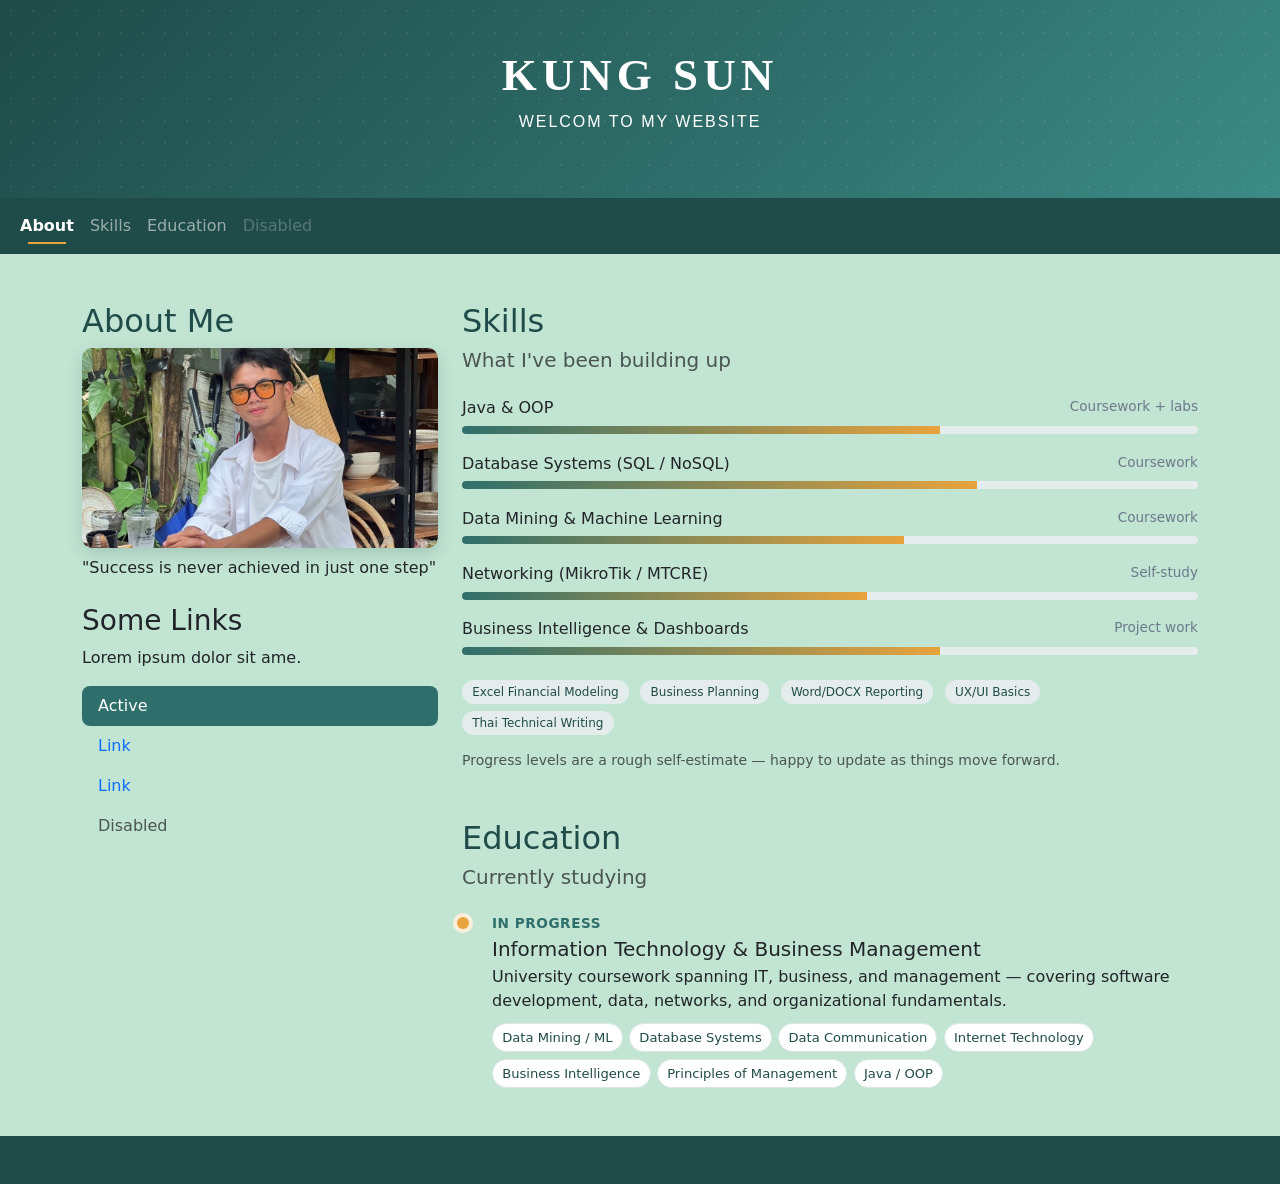
==== web.html @ 44e6c945 "Initial commit" ====
<!DOCTYPE html>
<html lang="en">

<head>
    <title>Bootstrap 5 Website Example</title>
    <meta charset="utf-8">
    <meta name="viewport" content="width=device-width, initial-scale=1">
    <link href="https://cdn.jsdelivr.net/npm/bootstrap@5.3.8/dist/css/bootstrap.min.css" rel="stylesheet">
    <!-- <script src="https://cdn.jsdelivr.net/npm/bootstrap@5.3.8/dist/js/bootstrap.bundle.min.js"></script> -->
    <style>
        :root {
            --primary: #2F6F6B;
            /* deep teal, replaces Bootstrap blue */
            --primary-dark: #1F4B48;
            --accent: #E8A33D;
            /* warm amber for highlights */
            --bg: #c2e4d3;
        }

        body {
            background: var(--bg);
        }

        /* ---------- Hero: gradient + subtle pattern instead of flat blue ---------- */
        .p-5.bg-primary {
            background: linear-gradient(135deg, var(--primary-dark) 0%, var(--primary) 60%, #3C8B85 100%) !important;
            position: relative;
            overflow: hidden;
        }

        .p-5.bg-primary::after {
            content: "";
            position: absolute;
            inset: 0;
            background-image: radial-gradient(rgba(255, 255, 255, 0.08) 1px, transparent 1px);
            background-size: 22px 22px;
            pointer-events: none;
        }

        .p-5.bg-primary h1 {
            position: relative;
            animation: fadeInUp 0.6s ease both;
        }

        .p-5.bg-primary p {
            position: relative;
            animation: fadeInUp 0.6s ease 0.15s both;
        }

        @keyframes fadeInUp {
            from {
                opacity: 0;
                transform: translateY(12px);
            }

            to {
                opacity: 1;
                transform: translateY(0);
            }
        }

        /* ---------- Navbar ---------- */
        .navbar.bg-dark {
            background: var(--primary-dark) !important;
        }

        .navbar-dark .navbar-nav .nav-link {
            position: relative;
            transition: color 0.2s ease;
        }

        .navbar-dark .navbar-nav .nav-link::after {
            content: "";
            position: absolute;
            left: 1rem;
            right: 1rem;
            bottom: 2px;
            height: 2px;
            background: var(--accent);
            transform: scaleX(0);
            transform-origin: left;
            transition: transform 0.25s ease;
        }

        .navbar-dark .navbar-nav .nav-link:hover::after,
        .navbar-dark .navbar-nav .nav-link.active::after {
            transform: scaleX(1);
        }

        .navbar-dark .navbar-nav .nav-link.active {
            color: #fff !important;
            font-weight: 600;
        }

        /* ---------- Sidebar pills ---------- */
        .nav-pills .nav-link {
            border-radius: 8px;
            transition: transform 0.15s ease, background 0.15s ease;
        }

        .nav-pills .nav-link:hover:not(.disabled) {
            background: #E4EDEC;
            transform: translateX(3px);
        }

        .nav-pills .nav-link.active {
            background: var(--primary) !important;
        }

        /* ---------- Fake image placeholders: gradient + hover lift ---------- */
        .fakeimg {
            height: 200px;
            width: 100%;
            object-fit: cover;
            background: linear-gradient(135deg, var(--primary) 0%, #6BA8A3 100%);
            color: #fff;
            display: flex;
            align-items: center;
            justify-content: center;
            font-weight: 600;
            letter-spacing: 0.03em;
            border-radius: 10px;
            box-shadow: 0 6px 16px rgba(31, 75, 72, 0.18);
            transition: transform 0.25s ease, box-shadow 0.25s ease;
        }

        .fakeimg:hover {
            transform: translateY(-4px);
            box-shadow: 0 12px 24px rgba(31, 75, 72, 0.25);
        }

        /* ---------- Content reveal-on-scroll ---------- */
        .reveal {
            opacity: 0;
            transform: translateY(16px);
            transition: opacity 0.5s ease, transform 0.5s ease;
        }

        .reveal.is-visible {
            opacity: 1;
            transform: translateY(0);
        }

        h2 {
            color: var(--primary-dark);
        }

        /* ---------- Skills section ---------- */
        .skill-row {
            margin-bottom: 1.1rem;
        }

        .skill-row .skill-label {
            display: flex;
            justify-content: space-between;
            font-weight: 500;
            margin-bottom: 0.35rem;
        }

        .skill-row .skill-label span:last-child {
            color: var(--muted, #6B7A8B);
            font-weight: 400;
            font-size: 0.85rem;
        }

        .progress {
            height: 8px;
            background: #E4EDEC;
            border-radius: 999px;
        }

        .progress-bar {
            background: linear-gradient(90deg, var(--primary) 0%, var(--accent) 100%);
        }

        .skill-badges .badge {
            background: #E4EDEC;
            color: var(--primary-dark);
            font-weight: 500;
            padding: 0.5em 0.85em;
            margin: 0 0.4rem 0.4rem 0;
            border-radius: 999px;
        }

        /* ---------- Education timeline ---------- */
        .timeline-item {
            position: relative;
            padding-left: 1.75rem;
            padding-bottom: 1.75rem;
            border-left: 2px solid #DCE7E5;
        }

        .timeline-item:last-child {
            border-left: 2px solid transparent;
            padding-bottom: 0;
        }

        .timeline-item::before {
            content: "";
            position: absolute;
            left: -7px;
            top: 4px;
            width: 12px;
            height: 12px;
            border-radius: 50%;
            background: var(--accent);
            box-shadow: 0 0 0 4px #FBEFDC;
        }

        .timeline-item .timeline-period {
            font-size: 0.85rem;
            color: var(--primary);
            font-weight: 600;
            text-transform: uppercase;
            letter-spacing: 0.04em;
        }

        .course-list {
            display: flex;
            flex-wrap: wrap;
            gap: 0.4rem;
            margin-top: 0.6rem;
        }

        .course-list span {
            background: #fff;
            border: 1px solid #DCE7E5;
            color: var(--primary-dark);
            font-size: 0.82rem;
            padding: 0.3em 0.7em;
            border-radius: 999px;
        }

        /* ---------- Footer ---------- */
        .bg-dark.text-white.text-center.mt-5 {
            background: var(--primary-dark) !important;
        }

        /* ---------- Back-to-top button ---------- */
        #backToTop {
            position: fixed;
            right: 20px;
            bottom: 20px;
            width: 44px;
            height: 44px;
            border-radius: 50%;
            background: var(--accent);
            color: #1F2937;
            border: none;
            display: none;
            align-items: center;
            justify-content: center;
            font-size: 1.1rem;
            box-shadow: 0 6px 16px rgba(0, 0, 0, 0.2);
            cursor: pointer;
            transition: transform 0.15s ease, opacity 0.2s ease;
        }

        #backToTop:hover {
            transform: translateY(-3px);
        }
    </style>
</head>

<body>
    <div class="p-5 bg-primary text-white text-center">
        <h1 style="font-size: 45px; font-family: Garamond; letter-spacing: 5px;"><b> KUNG SUN </b></h1>
        <p style="font-family: arial; letter-spacing: 2px;">WELCOM TO MY WEBSITE</p>
    </div>
    <nav class="navbar navbar-expand-sm bg-dark navbar-dark">
        <div class="container-fluid">
            <ul class="navbar-nav">
                <li class="nav-item">
                    <a class="nav-link active" href="#">About</a>
                </li>
                <li class="nav-item">
                    <a class="nav-link" href="#skills">Skills</a>
                </li>
                <li class="nav-item">
                    <a class="nav-link" href="#education">Education</a>
                </li>
                <li class="nav-item">
                    <a class="nav-link disabled" href="#">Disabled</a>
                </li>
            </ul>
        </div>
    </nav>
    <div class="container mt-5">
        <div class="row">
            <div class="col-sm-4 reveal">
                <h2>About Me</h2>
                <h5> <img src="img/image.png" alt="" class="fakeimg"></h5>
                <p>"Success is never achieved in just one step"</p>
                <h3 class="mt-4">Some Links</h3>
                <p>Lorem ipsum dolor sit ame.</p>
                <ul class="nav nav-pills flex-column">
                    <li class="nav-item">
                        <a class="nav-link active" href="#">Active</a>
                    </li>
                    <li class="nav-item">
                        <a class="nav-link" href="#">Link</a>
                    </li>
                    <li class="nav-item">
                        <a class="nav-link" href="#">Link</a>
                    </li>
                    <li class="nav-item">
                        <a class="nav-link disabled" href="#">Disabled</a>
                    </li>
                </ul>
                <hr class="d-sm-none">
            </div>
            <div class="col-sm-8">

                <!-- ---------- Skills ---------- -->
                <div class="reveal" id="skills">
                    <h2>Skills</h2>
                    <h5 class="text-muted mb-4">What I've been building up</h5>

                    <div class="skill-row">
                        <div class="skill-label">
                            <span>Java &amp; OOP</span><span>Coursework + labs</span>
                        </div>
                        <div class="progress">
                            <div class="progress-bar" style="width: 65%"></div>
                        </div>
                    </div>

                    <div class="skill-row">
                        <div class="skill-label">
                            <span>Database Systems (SQL / NoSQL)</span><span>Coursework</span>
                        </div>
                        <div class="progress">
                            <div class="progress-bar" style="width: 70%"></div>
                        </div>
                    </div>

                    <div class="skill-row">
                        <div class="skill-label">
                            <span>Data Mining &amp; Machine Learning</span><span>Coursework</span>
                        </div>
                        <div class="progress">
                            <div class="progress-bar" style="width: 60%"></div>
                        </div>
                    </div>

                    <div class="skill-row">
                        <div class="skill-label">
                            <span>Networking (MikroTik / MTCRE)</span><span>Self-study</span>
                        </div>
                        <div class="progress">
                            <div class="progress-bar" style="width: 55%"></div>
                        </div>
                    </div>

                    <div class="skill-row">
                        <div class="skill-label">
                            <span>Business Intelligence &amp; Dashboards</span><span>Project work</span>
                        </div>
                        <div class="progress">
                            <div class="progress-bar" style="width: 65%"></div>
                        </div>
                    </div>

                    <div class="skill-badges mt-4">
                        <span class="badge">Excel Financial Modeling</span>
                        <span class="badge">Business Planning</span>
                        <span class="badge">Word/DOCX Reporting</span>
                        <span class="badge">UX/UI Basics</span>
                        <span class="badge">Thai Technical Writing</span>
                    </div>
                    <p class="small text-muted mt-2">Progress levels are a rough self-estimate — happy to update as
                        things move forward.</p>
                </div>

                <!-- ---------- Education ---------- -->
                <div class="reveal mt-5" id="education">
                    <h2>Education</h2>
                    <h5 class="text-muted mb-4">Currently studying</h5>

                    <div class="timeline-item">
                        <div class="timeline-period">In progress</div>
                        <h5 class="mt-1 mb-1">Information Technology &amp; Business Management</h5>
                        <p class="mb-0">University coursework spanning IT, business, and management — covering
                            software development, data, networks, and organizational fundamentals.</p>
                        <div class="course-list">
                            <span>Data Mining / ML</span>
                            <span>Database Systems</span>
                            <span>Data Communication</span>
                            <span>Internet Technology</span>
                            <span>Business Intelligence</span>
                            <span>Principles of Management</span>
                            <span>Java / OOP</span>
                        </div>
                    </div>

                    <!-- <div class="timeline-item">
                        <div class="timeline-period">Self-directed</div>
                        <h5 class="mt-1 mb-1">Networking Certification Prep</h5>
                        <p class="mb-0">Studying toward the MikroTik Certified Routing Engineer (MTCRE) exam
                            alongside coursework.</p>
                    </div> -->
                </div>

            </div>
        </div>
    </div>
    <div class="mt-5 p-4 bg-dark text-white text-center">

    </div>

    <button id="backToTop" aria-label="Back to top">↑</button>

    <script>
        // Reveal sections as they scroll into view
        const revealEls = document.querySelectorAll('.reveal');
        const observer = new IntersectionObserver((entries) => {
            entries.forEach(entry => {
                if (entry.isIntersecting) {
                    entry.target.classList.add('is-visible');
                    observer.unobserve(entry.target);
                }
            });
        }, { threshold: 0.15 });
        revealEls.forEach(el => observer.observe(el));

        // Back-to-top button
        const backToTop = document.getElementById('backToTop');
        window.addEventListener('scroll', () => {
            backToTop.style.display = window.scrollY > 300 ? 'flex' : 'none';
        });
        backToTop.addEventListener('click', () => {
            window.scrollTo({ top: 0, behavior: 'smooth' });
        });
    </script>
</body>

</html>
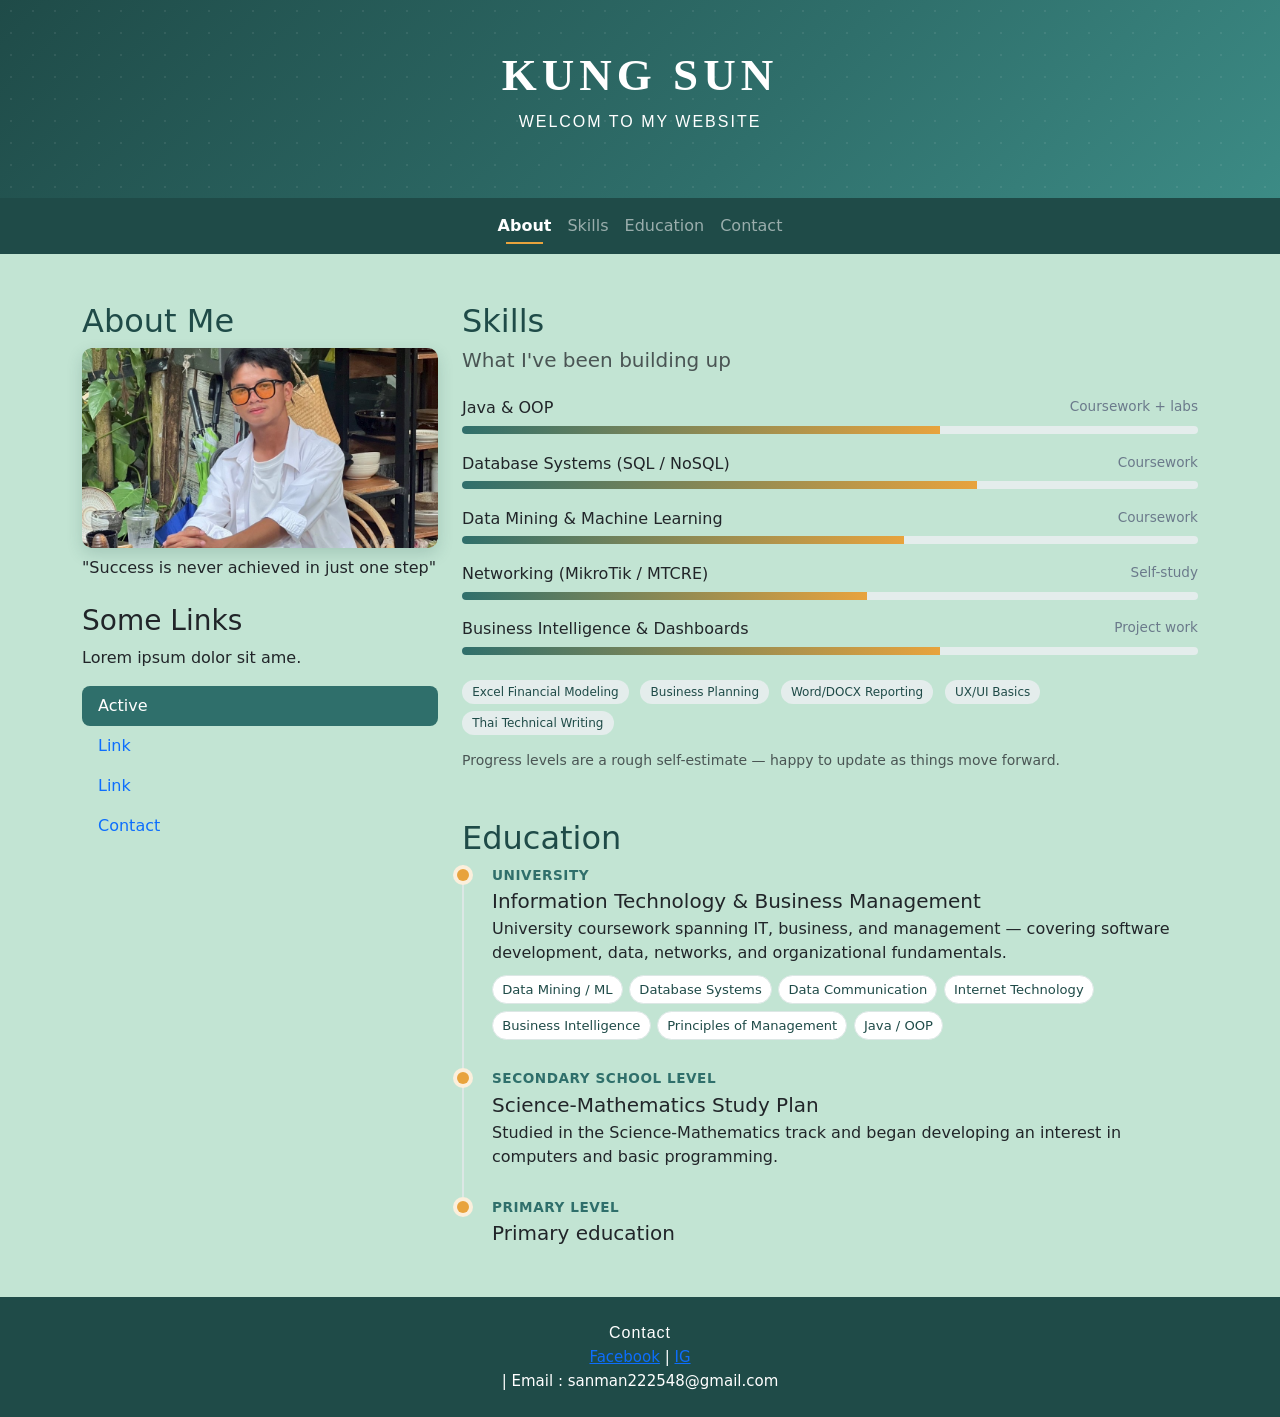
==== commit 970f46d1: "Add files via upload" ====
--- a/web.html
+++ b/web.html
@@ -1,437 +1,454 @@
-<!DOCTYPE html>
-<html lang="en">
-
-<head>
-    <title>Bootstrap 5 Website Example</title>
-    <meta charset="utf-8">
-    <meta name="viewport" content="width=device-width, initial-scale=1">
-    <link href="https://cdn.jsdelivr.net/npm/bootstrap@5.3.8/dist/css/bootstrap.min.css" rel="stylesheet">
-    <!-- <script src="https://cdn.jsdelivr.net/npm/bootstrap@5.3.8/dist/js/bootstrap.bundle.min.js"></script> -->
-    <style>
-        :root {
-            --primary: #2F6F6B;
-            /* deep teal, replaces Bootstrap blue */
-            --primary-dark: #1F4B48;
-            --accent: #E8A33D;
-            /* warm amber for highlights */
-            --bg: #c2e4d3;
-        }
-
-        body {
-            background: var(--bg);
-        }
-
-        /* ---------- Hero: gradient + subtle pattern instead of flat blue ---------- */
-        .p-5.bg-primary {
-            background: linear-gradient(135deg, var(--primary-dark) 0%, var(--primary) 60%, #3C8B85 100%) !important;
-            position: relative;
-            overflow: hidden;
-        }
-
-        .p-5.bg-primary::after {
-            content: "";
-            position: absolute;
-            inset: 0;
-            background-image: radial-gradient(rgba(255, 255, 255, 0.08) 1px, transparent 1px);
-            background-size: 22px 22px;
-            pointer-events: none;
-        }
-
-        .p-5.bg-primary h1 {
-            position: relative;
-            animation: fadeInUp 0.6s ease both;
-        }
-
-        .p-5.bg-primary p {
-            position: relative;
-            animation: fadeInUp 0.6s ease 0.15s both;
-        }
-
-        @keyframes fadeInUp {
-            from {
-                opacity: 0;
-                transform: translateY(12px);
-            }
-
-            to {
-                opacity: 1;
-                transform: translateY(0);
-            }
-        }
-
-        /* ---------- Navbar ---------- */
-        .navbar.bg-dark {
-            background: var(--primary-dark) !important;
-        }
-
-        .navbar-dark .navbar-nav .nav-link {
-            position: relative;
-            transition: color 0.2s ease;
-        }
-
-        .navbar-dark .navbar-nav .nav-link::after {
-            content: "";
-            position: absolute;
-            left: 1rem;
-            right: 1rem;
-            bottom: 2px;
-            height: 2px;
-            background: var(--accent);
-            transform: scaleX(0);
-            transform-origin: left;
-            transition: transform 0.25s ease;
-        }
-
-        .navbar-dark .navbar-nav .nav-link:hover::after,
-        .navbar-dark .navbar-nav .nav-link.active::after {
-            transform: scaleX(1);
-        }
-
-        .navbar-dark .navbar-nav .nav-link.active {
-            color: #fff !important;
-            font-weight: 600;
-        }
-
-        /* ---------- Sidebar pills ---------- */
-        .nav-pills .nav-link {
-            border-radius: 8px;
-            transition: transform 0.15s ease, background 0.15s ease;
-        }
-
-        .nav-pills .nav-link:hover:not(.disabled) {
-            background: #E4EDEC;
-            transform: translateX(3px);
-        }
-
-        .nav-pills .nav-link.active {
-            background: var(--primary) !important;
-        }
-
-        /* ---------- Fake image placeholders: gradient + hover lift ---------- */
-        .fakeimg {
-            height: 200px;
-            width: 100%;
-            object-fit: cover;
-            background: linear-gradient(135deg, var(--primary) 0%, #6BA8A3 100%);
-            color: #fff;
-            display: flex;
-            align-items: center;
-            justify-content: center;
-            font-weight: 600;
-            letter-spacing: 0.03em;
-            border-radius: 10px;
-            box-shadow: 0 6px 16px rgba(31, 75, 72, 0.18);
-            transition: transform 0.25s ease, box-shadow 0.25s ease;
-        }
-
-        .fakeimg:hover {
-            transform: translateY(-4px);
-            box-shadow: 0 12px 24px rgba(31, 75, 72, 0.25);
-        }
-
-        /* ---------- Content reveal-on-scroll ---------- */
-        .reveal {
-            opacity: 0;
-            transform: translateY(16px);
-            transition: opacity 0.5s ease, transform 0.5s ease;
-        }
-
-        .reveal.is-visible {
-            opacity: 1;
-            transform: translateY(0);
-        }
-
-        h2 {
-            color: var(--primary-dark);
-        }
-
-        /* ---------- Skills section ---------- */
-        .skill-row {
-            margin-bottom: 1.1rem;
-        }
-
-        .skill-row .skill-label {
-            display: flex;
-            justify-content: space-between;
-            font-weight: 500;
-            margin-bottom: 0.35rem;
-        }
-
-        .skill-row .skill-label span:last-child {
-            color: var(--muted, #6B7A8B);
-            font-weight: 400;
-            font-size: 0.85rem;
-        }
-
-        .progress {
-            height: 8px;
-            background: #E4EDEC;
-            border-radius: 999px;
-        }
-
-        .progress-bar {
-            background: linear-gradient(90deg, var(--primary) 0%, var(--accent) 100%);
-        }
-
-        .skill-badges .badge {
-            background: #E4EDEC;
-            color: var(--primary-dark);
-            font-weight: 500;
-            padding: 0.5em 0.85em;
-            margin: 0 0.4rem 0.4rem 0;
-            border-radius: 999px;
-        }
-
-        /* ---------- Education timeline ---------- */
-        .timeline-item {
-            position: relative;
-            padding-left: 1.75rem;
-            padding-bottom: 1.75rem;
-            border-left: 2px solid #DCE7E5;
-        }
-
-        .timeline-item:last-child {
-            border-left: 2px solid transparent;
-            padding-bottom: 0;
-        }
-
-        .timeline-item::before {
-            content: "";
-            position: absolute;
-            left: -7px;
-            top: 4px;
-            width: 12px;
-            height: 12px;
-            border-radius: 50%;
-            background: var(--accent);
-            box-shadow: 0 0 0 4px #FBEFDC;
-        }
-
-        .timeline-item .timeline-period {
-            font-size: 0.85rem;
-            color: var(--primary);
-            font-weight: 600;
-            text-transform: uppercase;
-            letter-spacing: 0.04em;
-        }
-
-        .course-list {
-            display: flex;
-            flex-wrap: wrap;
-            gap: 0.4rem;
-            margin-top: 0.6rem;
-        }
-
-        .course-list span {
-            background: #fff;
-            border: 1px solid #DCE7E5;
-            color: var(--primary-dark);
-            font-size: 0.82rem;
-            padding: 0.3em 0.7em;
-            border-radius: 999px;
-        }
-
-        /* ---------- Footer ---------- */
-        .bg-dark.text-white.text-center.mt-5 {
-            background: var(--primary-dark) !important;
-        }
-
-        /* ---------- Back-to-top button ---------- */
-        #backToTop {
-            position: fixed;
-            right: 20px;
-            bottom: 20px;
-            width: 44px;
-            height: 44px;
-            border-radius: 50%;
-            background: var(--accent);
-            color: #1F2937;
-            border: none;
-            display: none;
-            align-items: center;
-            justify-content: center;
-            font-size: 1.1rem;
-            box-shadow: 0 6px 16px rgba(0, 0, 0, 0.2);
-            cursor: pointer;
-            transition: transform 0.15s ease, opacity 0.2s ease;
-        }
-
-        #backToTop:hover {
-            transform: translateY(-3px);
-        }
-    </style>
-</head>
-
-<body>
-    <div class="p-5 bg-primary text-white text-center">
-        <h1 style="font-size: 45px; font-family: Garamond; letter-spacing: 5px;"><b> KUNG SUN </b></h1>
-        <p style="font-family: arial; letter-spacing: 2px;">WELCOM TO MY WEBSITE</p>
-    </div>
-    <nav class="navbar navbar-expand-sm bg-dark navbar-dark">
-        <div class="container-fluid">
-            <ul class="navbar-nav">
-                <li class="nav-item">
-                    <a class="nav-link active" href="#">About</a>
-                </li>
-                <li class="nav-item">
-                    <a class="nav-link" href="#skills">Skills</a>
-                </li>
-                <li class="nav-item">
-                    <a class="nav-link" href="#education">Education</a>
-                </li>
-                <li class="nav-item">
-                    <a class="nav-link disabled" href="#">Disabled</a>
-                </li>
-            </ul>
-        </div>
-    </nav>
-    <div class="container mt-5">
-        <div class="row">
-            <div class="col-sm-4 reveal">
-                <h2>About Me</h2>
-                <h5> <img src="img/image.png" alt="" class="fakeimg"></h5>
-                <p>"Success is never achieved in just one step"</p>
-                <h3 class="mt-4">Some Links</h3>
-                <p>Lorem ipsum dolor sit ame.</p>
-                <ul class="nav nav-pills flex-column">
-                    <li class="nav-item">
-                        <a class="nav-link active" href="#">Active</a>
-                    </li>
-                    <li class="nav-item">
-                        <a class="nav-link" href="#">Link</a>
-                    </li>
-                    <li class="nav-item">
-                        <a class="nav-link" href="#">Link</a>
-                    </li>
-                    <li class="nav-item">
-                        <a class="nav-link disabled" href="#">Disabled</a>
-                    </li>
-                </ul>
-                <hr class="d-sm-none">
-            </div>
-            <div class="col-sm-8">
-
-                <!-- ---------- Skills ---------- -->
-                <div class="reveal" id="skills">
-                    <h2>Skills</h2>
-                    <h5 class="text-muted mb-4">What I've been building up</h5>
-
-                    <div class="skill-row">
-                        <div class="skill-label">
-                            <span>Java &amp; OOP</span><span>Coursework + labs</span>
-                        </div>
-                        <div class="progress">
-                            <div class="progress-bar" style="width: 65%"></div>
-                        </div>
-                    </div>
-
-                    <div class="skill-row">
-                        <div class="skill-label">
-                            <span>Database Systems (SQL / NoSQL)</span><span>Coursework</span>
-                        </div>
-                        <div class="progress">
-                            <div class="progress-bar" style="width: 70%"></div>
-                        </div>
-                    </div>
-
-                    <div class="skill-row">
-                        <div class="skill-label">
-                            <span>Data Mining &amp; Machine Learning</span><span>Coursework</span>
-                        </div>
-                        <div class="progress">
-                            <div class="progress-bar" style="width: 60%"></div>
-                        </div>
-                    </div>
-
-                    <div class="skill-row">
-                        <div class="skill-label">
-                            <span>Networking (MikroTik / MTCRE)</span><span>Self-study</span>
-                        </div>
-                        <div class="progress">
-                            <div class="progress-bar" style="width: 55%"></div>
-                        </div>
-                    </div>
-
-                    <div class="skill-row">
-                        <div class="skill-label">
-                            <span>Business Intelligence &amp; Dashboards</span><span>Project work</span>
-                        </div>
-                        <div class="progress">
-                            <div class="progress-bar" style="width: 65%"></div>
-                        </div>
-                    </div>
-
-                    <div class="skill-badges mt-4">
-                        <span class="badge">Excel Financial Modeling</span>
-                        <span class="badge">Business Planning</span>
-                        <span class="badge">Word/DOCX Reporting</span>
-                        <span class="badge">UX/UI Basics</span>
-                        <span class="badge">Thai Technical Writing</span>
-                    </div>
-                    <p class="small text-muted mt-2">Progress levels are a rough self-estimate — happy to update as
-                        things move forward.</p>
-                </div>
-
-                <!-- ---------- Education ---------- -->
-                <div class="reveal mt-5" id="education">
-                    <h2>Education</h2>
-                    <h5 class="text-muted mb-4">Currently studying</h5>
-
-                    <div class="timeline-item">
-                        <div class="timeline-period">In progress</div>
-                        <h5 class="mt-1 mb-1">Information Technology &amp; Business Management</h5>
-                        <p class="mb-0">University coursework spanning IT, business, and management — covering
-                            software development, data, networks, and organizational fundamentals.</p>
-                        <div class="course-list">
-                            <span>Data Mining / ML</span>
-                            <span>Database Systems</span>
-                            <span>Data Communication</span>
-                            <span>Internet Technology</span>
-                            <span>Business Intelligence</span>
-                            <span>Principles of Management</span>
-                            <span>Java / OOP</span>
-                        </div>
-                    </div>
-
-                    <!-- <div class="timeline-item">
-                        <div class="timeline-period">Self-directed</div>
-                        <h5 class="mt-1 mb-1">Networking Certification Prep</h5>
-                        <p class="mb-0">Studying toward the MikroTik Certified Routing Engineer (MTCRE) exam
-                            alongside coursework.</p>
-                    </div> -->
-                </div>
-
-            </div>
-        </div>
-    </div>
-    <div class="mt-5 p-4 bg-dark text-white text-center">
-
-    </div>
-
-    <button id="backToTop" aria-label="Back to top">↑</button>
-
-    <script>
-        // Reveal sections as they scroll into view
-        const revealEls = document.querySelectorAll('.reveal');
-        const observer = new IntersectionObserver((entries) => {
-            entries.forEach(entry => {
-                if (entry.isIntersecting) {
-                    entry.target.classList.add('is-visible');
-                    observer.unobserve(entry.target);
-                }
-            });
-        }, { threshold: 0.15 });
-        revealEls.forEach(el => observer.observe(el));
-
-        // Back-to-top button
-        const backToTop = document.getElementById('backToTop');
-        window.addEventListener('scroll', () => {
-            backToTop.style.display = window.scrollY > 300 ? 'flex' : 'none';
-        });
-        backToTop.addEventListener('click', () => {
-            window.scrollTo({ top: 0, behavior: 'smooth' });
-        });
-    </script>
-</body>
-
+<!DOCTYPE html>
+<html lang="en">
+
+<head>
+    <title>Bootstrap 5 Website</title>
+    <meta charset="utf-8">
+    <meta name="viewport" content="width=device-width, initial-scale=1">
+    <link href="https://cdn.jsdelivr.net/npm/bootstrap@5.3.8/dist/css/bootstrap.min.css" rel="stylesheet">
+    <!-- <script src="https://cdn.jsdelivr.net/npm/bootstrap@5.3.8/dist/js/bootstrap.bundle.min.js"></script> -->
+    <style>
+        :root {
+            --primary: #2F6F6B;
+            /* deep teal, replaces Bootstrap blue */
+            --primary-dark: #1F4B48;
+            --accent: #E8A33D;
+            /* warm amber for highlights */
+            --bg: #c2e4d3;
+        }
+
+        body {
+            background: var(--bg);
+        }
+
+        /* ---------- Hero: gradient + subtle pattern instead of flat blue ---------- */
+        .p-5.bg-primary {
+            background: linear-gradient(135deg, var(--primary-dark) 0%, var(--primary) 60%, #3C8B85 100%) !important;
+            position: relative;
+            overflow: hidden;
+        }
+
+        .p-5.bg-primary::after {
+            content: "";
+            position: absolute;
+            inset: 0;
+            background-image: radial-gradient(rgba(255, 255, 255, 0.08) 1px, transparent 1px);
+            background-size: 22px 22px;
+            pointer-events: none;
+        }
+
+        .p-5.bg-primary h1 {
+            position: relative;
+            animation: fadeInUp 0.6s ease both;
+        }
+
+        .p-5.bg-primary p {
+            position: relative;
+            animation: fadeInUp 0.6s ease 0.15s both;
+        }
+
+        @keyframes fadeInUp {
+            from {
+                opacity: 0;
+                transform: translateY(12px);
+            }
+
+            to {
+                opacity: 1;
+                transform: translateY(0);
+            }
+        }
+
+        /* ---------- Navbar ---------- */
+        .navbar.bg-dark {
+            background: var(--primary-dark) !important;
+        }
+
+        .navbar-dark .navbar-nav .nav-link {
+            position: relative;
+            transition: color 0.2s ease;
+        }
+
+        .navbar-dark .navbar-nav .nav-link::after {
+            content: "";
+            position: absolute;
+            left: 1rem;
+            right: 1rem;
+            bottom: 2px;
+            height: 2px;
+            background: var(--accent);
+            transform: scaleX(0);
+            transform-origin: left;
+            transition: transform 0.25s ease;
+        }
+
+        .navbar-dark .navbar-nav .nav-link:hover::after,
+        .navbar-dark .navbar-nav .nav-link.active::after {
+            transform: scaleX(1);
+        }
+
+        .navbar-dark .navbar-nav .nav-link.active {
+            color: #fff !important;
+            font-weight: 600;
+        }
+
+        /* ---------- Sidebar pills ---------- */
+        .nav-pills .nav-link {
+            border-radius: 8px;
+            transition: transform 0.15s ease, background 0.15s ease;
+        }
+
+        .nav-pills .nav-link:hover:not(.disabled) {
+            background: #E4EDEC;
+            transform: translateX(3px);
+        }
+
+        .nav-pills .nav-link.active {
+            background: var(--primary) !important;
+        }
+
+        /* ---------- Fake image placeholders: gradient + hover lift ---------- */
+        .fakeimg {
+            height: 200px;
+            width: 100%;
+            object-fit: cover;
+            background: linear-gradient(135deg, var(--primary) 0%, #6BA8A3 100%);
+            color: #fff;
+            display: flex;
+            align-items: center;
+            justify-content: center;
+            font-weight: 600;
+            letter-spacing: 0.03em;
+            border-radius: 10px;
+            box-shadow: 0 6px 16px rgba(31, 75, 72, 0.18);
+            transition: transform 0.25s ease, box-shadow 0.25s ease;
+        }
+
+        .fakeimg:hover {
+            transform: translateY(-4px);
+            box-shadow: 0 12px 24px rgba(31, 75, 72, 0.25);
+        }
+
+        /* ---------- Content reveal-on-scroll ---------- */
+        .reveal {
+            opacity: 0;
+            transform: translateY(16px);
+            transition: opacity 0.5s ease, transform 0.5s ease;
+        }
+
+        .reveal.is-visible {
+            opacity: 1;
+            transform: translateY(0);
+        }
+
+        h2 {
+            color: var(--primary-dark);
+        }
+
+        /* ---------- Skills section ---------- */
+        .skill-row {
+            margin-bottom: 1.1rem;
+        }
+
+        .skill-row .skill-label {
+            display: flex;
+            justify-content: space-between;
+            font-weight: 500;
+            margin-bottom: 0.35rem;
+        }
+
+        .skill-row .skill-label span:last-child {
+            color: var(--muted, #6B7A8B);
+            font-weight: 400;
+            font-size: 0.85rem;
+        }
+
+        .progress {
+            height: 8px;
+            background: #E4EDEC;
+            border-radius: 999px;
+        }
+
+        .progress-bar {
+            background: linear-gradient(90deg, var(--primary) 0%, var(--accent) 100%);
+        }
+
+        .skill-badges .badge {
+            background: #E4EDEC;
+            color: var(--primary-dark);
+            font-weight: 500;
+            padding: 0.5em 0.85em;
+            margin: 0 0.4rem 0.4rem 0;
+            border-radius: 999px;
+        }
+
+        /* ---------- Education timeline ---------- */
+        .timeline-item {
+            position: relative;
+            padding-left: 1.75rem;
+            padding-bottom: 1.75rem;
+            border-left: 2px solid #DCE7E5;
+        }
+
+        .timeline-item:last-child {
+            border-left: 2px solid transparent;
+            padding-bottom: 0;
+        }
+
+        .timeline-item::before {
+            content: "";
+            position: absolute;
+            left: -7px;
+            top: 4px;
+            width: 12px;
+            height: 12px;
+            border-radius: 50%;
+            background: var(--accent);
+            box-shadow: 0 0 0 4px #FBEFDC;
+        }
+
+        .timeline-item .timeline-period {
+            font-size: 0.85rem;
+            color: var(--primary);
+            font-weight: 600;
+            text-transform: uppercase;
+            letter-spacing: 0.04em;
+        }
+
+        .course-list {
+            display: flex;
+            flex-wrap: wrap;
+            gap: 0.4rem;
+            margin-top: 0.6rem;
+        }
+
+        .course-list span {
+            background: #fff;
+            border: 1px solid #DCE7E5;
+            color: var(--primary-dark);
+            font-size: 0.82rem;
+            padding: 0.3em 0.7em;
+            border-radius: 999px;
+        }
+
+
+
+        /* ---------- Footer ---------- */
+        .bg-dark.text-white.text-center.mt-5 {
+            background: var(--primary-dark) !important;
+        }
+
+        /* ---------- Back-to-top button ---------- */
+        #backToTop {
+            position: fixed;
+            right: 20px;
+            bottom: 20px;
+            width: 44px;
+            height: 44px;
+            border-radius: 50%;
+            background: var(--accent);
+            color: #1F2937;
+            border: none;
+            display: none;
+            align-items: center;
+            justify-content: center;
+            font-size: 1.1rem;
+            box-shadow: 0 6px 16px rgba(0, 0, 0, 0.2);
+            cursor: pointer;
+            transition: transform 0.15s ease, opacity 0.2s ease;
+        }
+
+        #backToTop:hover {
+            transform: translateY(-3px);
+        }
+    </style>
+</head>
+
+<body>
+    <div class="p-5 bg-primary text-white text-center">
+        <h1 style="font-size: 45px; font-family: Garamond; letter-spacing: 5px;"><b> KUNG SUN </b></h1>
+        <p style="font-family: arial; letter-spacing: 2px;">WELCOM TO MY WEBSITE</p>
+    </div>
+    <nav class="navbar navbar-expand-sm bg-dark navbar-dark">
+        <div class="container-fluid justify-content-center">
+            <ul class="navbar-nav">
+                <li class="nav-item">
+                    <a class="nav-link active" href="#">About</a>
+                </li>
+                <li class="nav-item">
+                    <a class="nav-link" href="#skills">Skills</a>
+                </li>
+                <li class="nav-item">
+                    <a class="nav-link" href="#education">Education</a>
+                </li>
+                <li class="nav-item">
+                    <a class="nav-link" href="#Contact">Contact</a>
+                </li>
+            </ul>
+        </div>
+    </nav>
+    <div class="container mt-5">
+        <div class="row">
+            <div class="col-sm-4 reveal">
+                <h2>About Me</h2>
+                <h5> <img src="img/image.png" alt="" class="fakeimg"></h5>
+                <p>"Success is never achieved in just one step"</p>
+                <h3 class="mt-4">Some Links</h3>
+                <p>Lorem ipsum dolor sit ame.</p>
+                <ul class="nav nav-pills flex-column">
+                    <li class="nav-item">
+                        <a class="nav-link active" href="#">Active</a>
+                    </li>
+                    <li class="nav-item">
+                        <a class="nav-link" href="#">Link</a>
+                    </li>
+                    <li class="nav-item">
+                        <a class="nav-link" href="#">Link</a>
+                    </li>
+                    <li class="nav-item">
+                        <a class="nav-link" href="#">Contact</a>
+                    </li>
+                </ul>
+                <hr class="d-sm-none">
+            </div>
+            <div class="col-sm-8">
+
+                <!-- ---------- Skills ---------- -->
+                <div class="reveal" id="skills">
+                    <h2>Skills</h2>
+                    <h5 class="text-muted mb-4">What I've been building up</h5>
+
+                    <div class="skill-row">
+                        <div class="skill-label">
+                            <span>Java &amp; OOP</span><span>Coursework + labs</span>
+                        </div>
+                        <div class="progress">
+                            <div class="progress-bar" style="width: 65%"></div>
+                        </div>
+                    </div>
+
+                    <div class="skill-row">
+                        <div class="skill-label">
+                            <span>Database Systems (SQL / NoSQL)</span><span>Coursework</span>
+                        </div>
+                        <div class="progress">
+                            <div class="progress-bar" style="width: 70%"></div>
+                        </div>
+                    </div>
+
+                    <div class="skill-row">
+                        <div class="skill-label">
+                            <span>Data Mining &amp; Machine Learning</span><span>Coursework</span>
+                        </div>
+                        <div class="progress">
+                            <div class="progress-bar" style="width: 60%"></div>
+                        </div>
+                    </div>
+
+                    <div class="skill-row">
+                        <div class="skill-label">
+                            <span>Networking (MikroTik / MTCRE)</span><span>Self-study</span>
+                        </div>
+                        <div class="progress">
+                            <div class="progress-bar" style="width: 55%"></div>
+                        </div>
+                    </div>
+
+                    <div class="skill-row">
+                        <div class="skill-label">
+                            <span>Business Intelligence &amp; Dashboards</span><span>Project work</span>
+                        </div>
+                        <div class="progress">
+                            <div class="progress-bar" style="width: 65%"></div>
+                        </div>
+                    </div>
+
+                    <div class="skill-badges mt-4">
+                        <span class="badge">Excel Financial Modeling</span>
+                        <span class="badge">Business Planning</span>
+                        <span class="badge">Word/DOCX Reporting</span>
+                        <span class="badge">UX/UI Basics</span>
+                        <span class="badge">Thai Technical Writing</span>
+                    </div>
+                    <p class="small text-muted mt-2">Progress levels are a rough self-estimate — happy to update as
+                        things move forward.</p>
+                </div>
+
+                <!-- ---------- Education ---------- -->
+                <div class="reveal mt-5" id="education">
+                    <h2>Education</h2>
+                    <!-- <h5 class="text-muted mb-4">Currently studying</h5> -->
+
+                    <div class="timeline-item">
+                        <div class="timeline-period">University</div>
+                        <h5 class="mt-1 mb-1">Information Technology &amp; Business Management</h5>
+                        <p class="mb-0">University coursework spanning IT, business, and management — covering
+                            software development, data, networks, and organizational fundamentals.</p>
+                        <div class="course-list">
+                            <span>Data Mining / ML</span>
+                            <span>Database Systems</span>
+                            <span>Data Communication</span>
+                            <span>Internet Technology</span>
+                            <span>Business Intelligence</span>
+                            <span>Principles of Management</span>
+                            <span>Java / OOP</span>
+                        </div>
+                    </div>
+
+                    <div class="timeline-item">
+                        <div class="timeline-period">Secondary school level</div>
+                        <h5 class="mt-1 mb-1">Science-Mathematics Study Plan</h5>
+                        <p class="mb-0">Studied in the Science-Mathematics track and 
+                            began developing an interest in computers and basic programming.</p>
+                    </div>
+
+                    <div class="timeline-item">
+                        <div class="timeline-period">Primary Level</div>
+                        <h5 class="mt-1 mb-1">Primary education</h5>
+                        <!-- <p class="mb-0">Studying toward the MikroTik Certified Routing Engineer (MTCRE) exam
+                            alongside coursework.</p> -->
+                    </div>
+                </div>
+
+            </div>
+        </div>
+    </div>
+    <div class="reveal mt-5 p-4 bg-dark text-white text-center" id="Contact">
+        <font style="font-family:arial; letter-spacing: 1px;">
+            Contact
+        </font>
+        <br>
+        <font style="font-size: 15px;">
+            <a href="https://www.facebook.com/salman.pornmad.3">Facebook</a> |
+            <a href="https://www.instagram.com/s.suxn_/">IG</a><br> |
+            <a>Email : sanman222548@gmail.com</a>
+        </font>
+    </div>
+
+    <button id="backToTop" aria-label="Back to top">↑</button>
+
+    <script>
+        // Reveal sections as they scroll into view
+        const revealEls = document.querySelectorAll('.reveal');
+        const observer = new IntersectionObserver((entries) => {
+            entries.forEach(entry => {
+                if (entry.isIntersecting) {
+                    entry.target.classList.add('is-visible');
+                    observer.unobserve(entry.target);
+                }
+            });
+        }, { threshold: 0.15 });
+        revealEls.forEach(el => observer.observe(el));
+
+        // Back-to-top button
+        const backToTop = document.getElementById('backToTop');
+        window.addEventListener('scroll', () => {
+            backToTop.style.display = window.scrollY > 300 ? 'flex' : 'none';
+        });
+        backToTop.addEventListener('click', () => {
+            window.scrollTo({ top: 0, behavior: 'smooth' });
+        });
+    </script>
+</body>
+
 </html>
